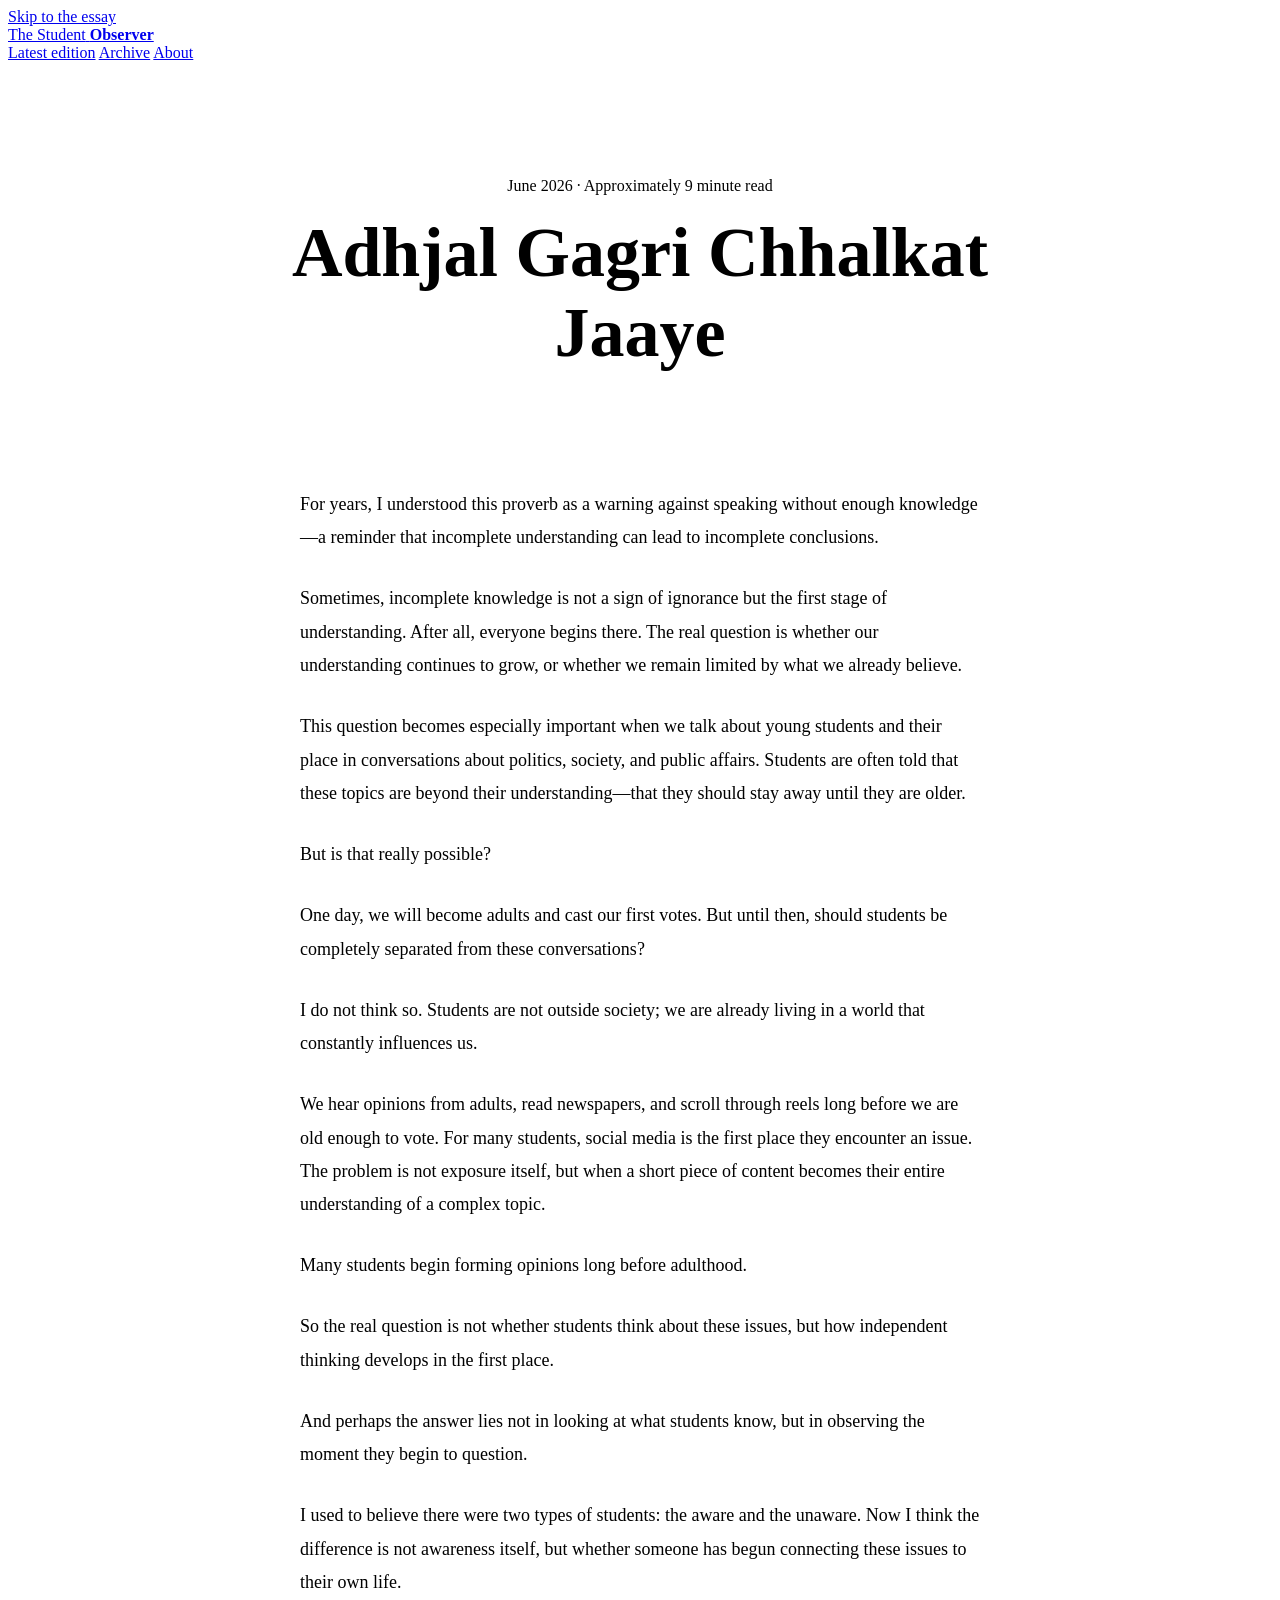
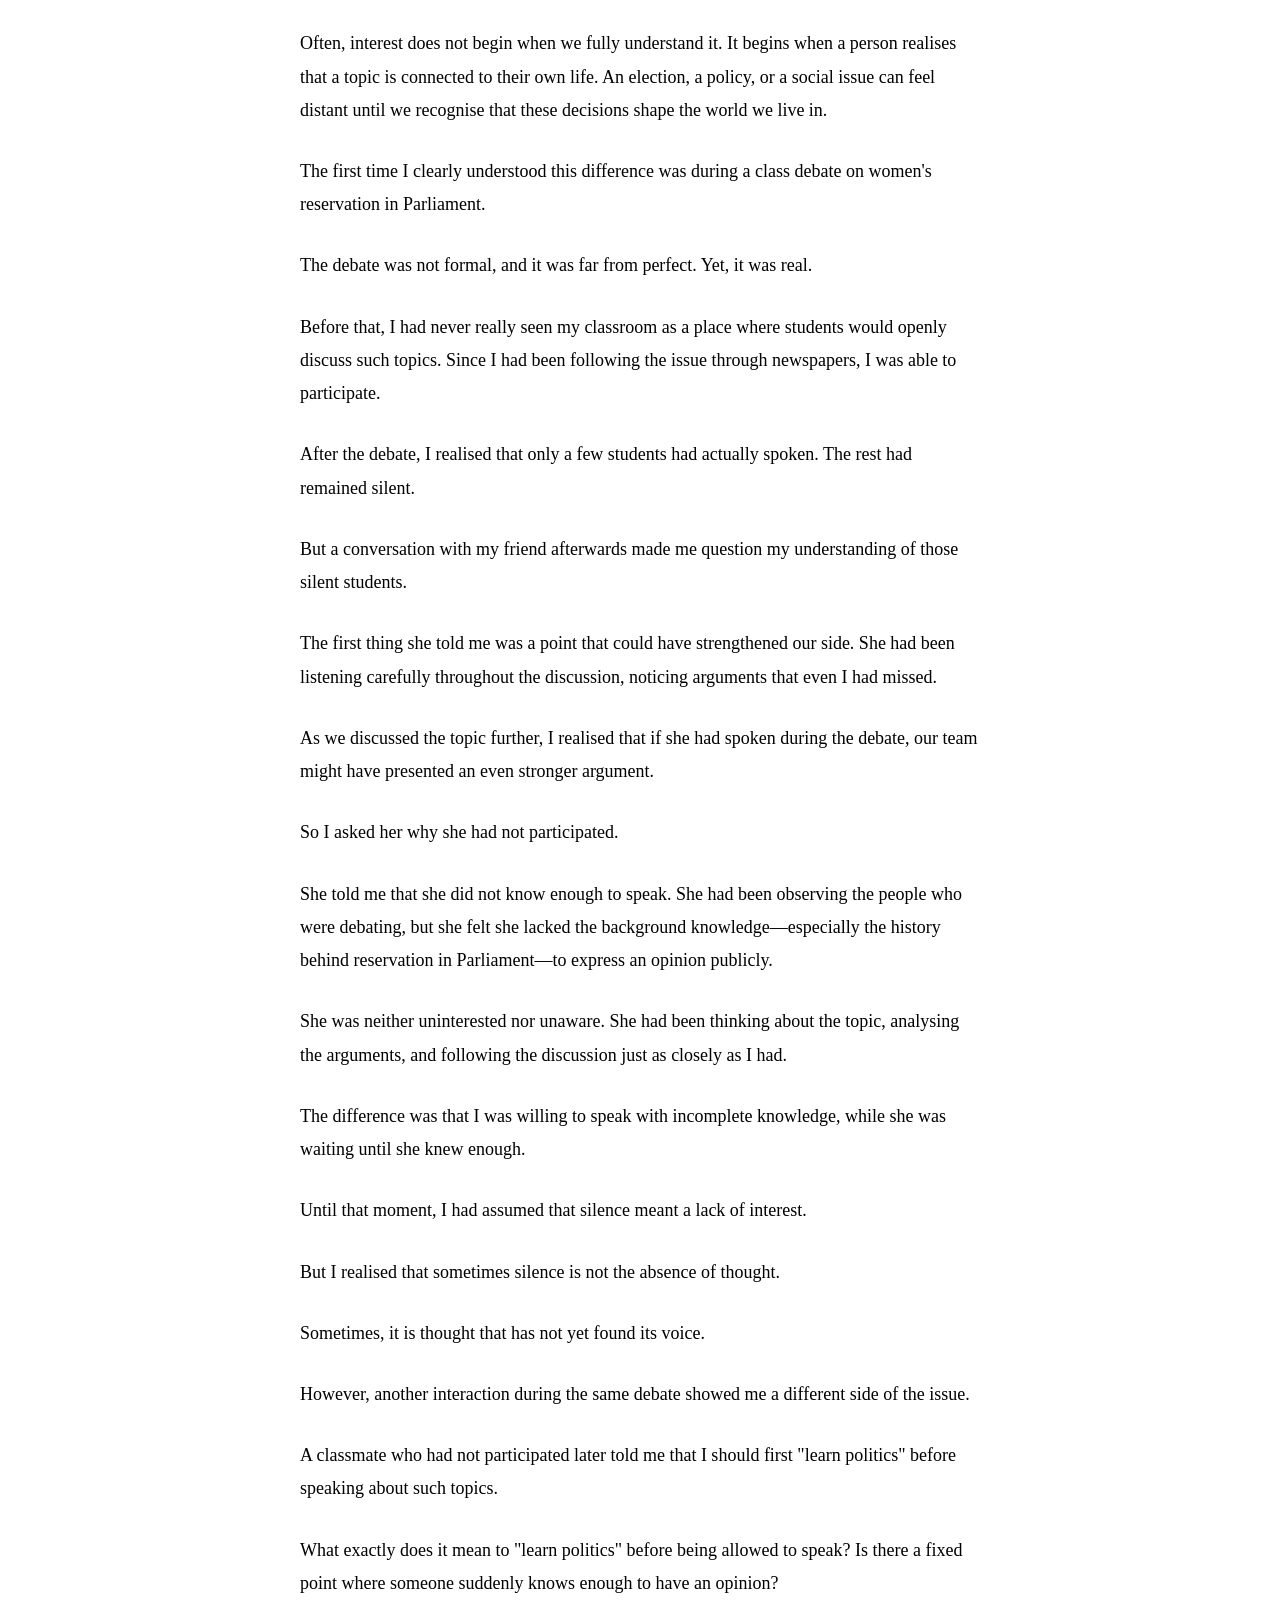
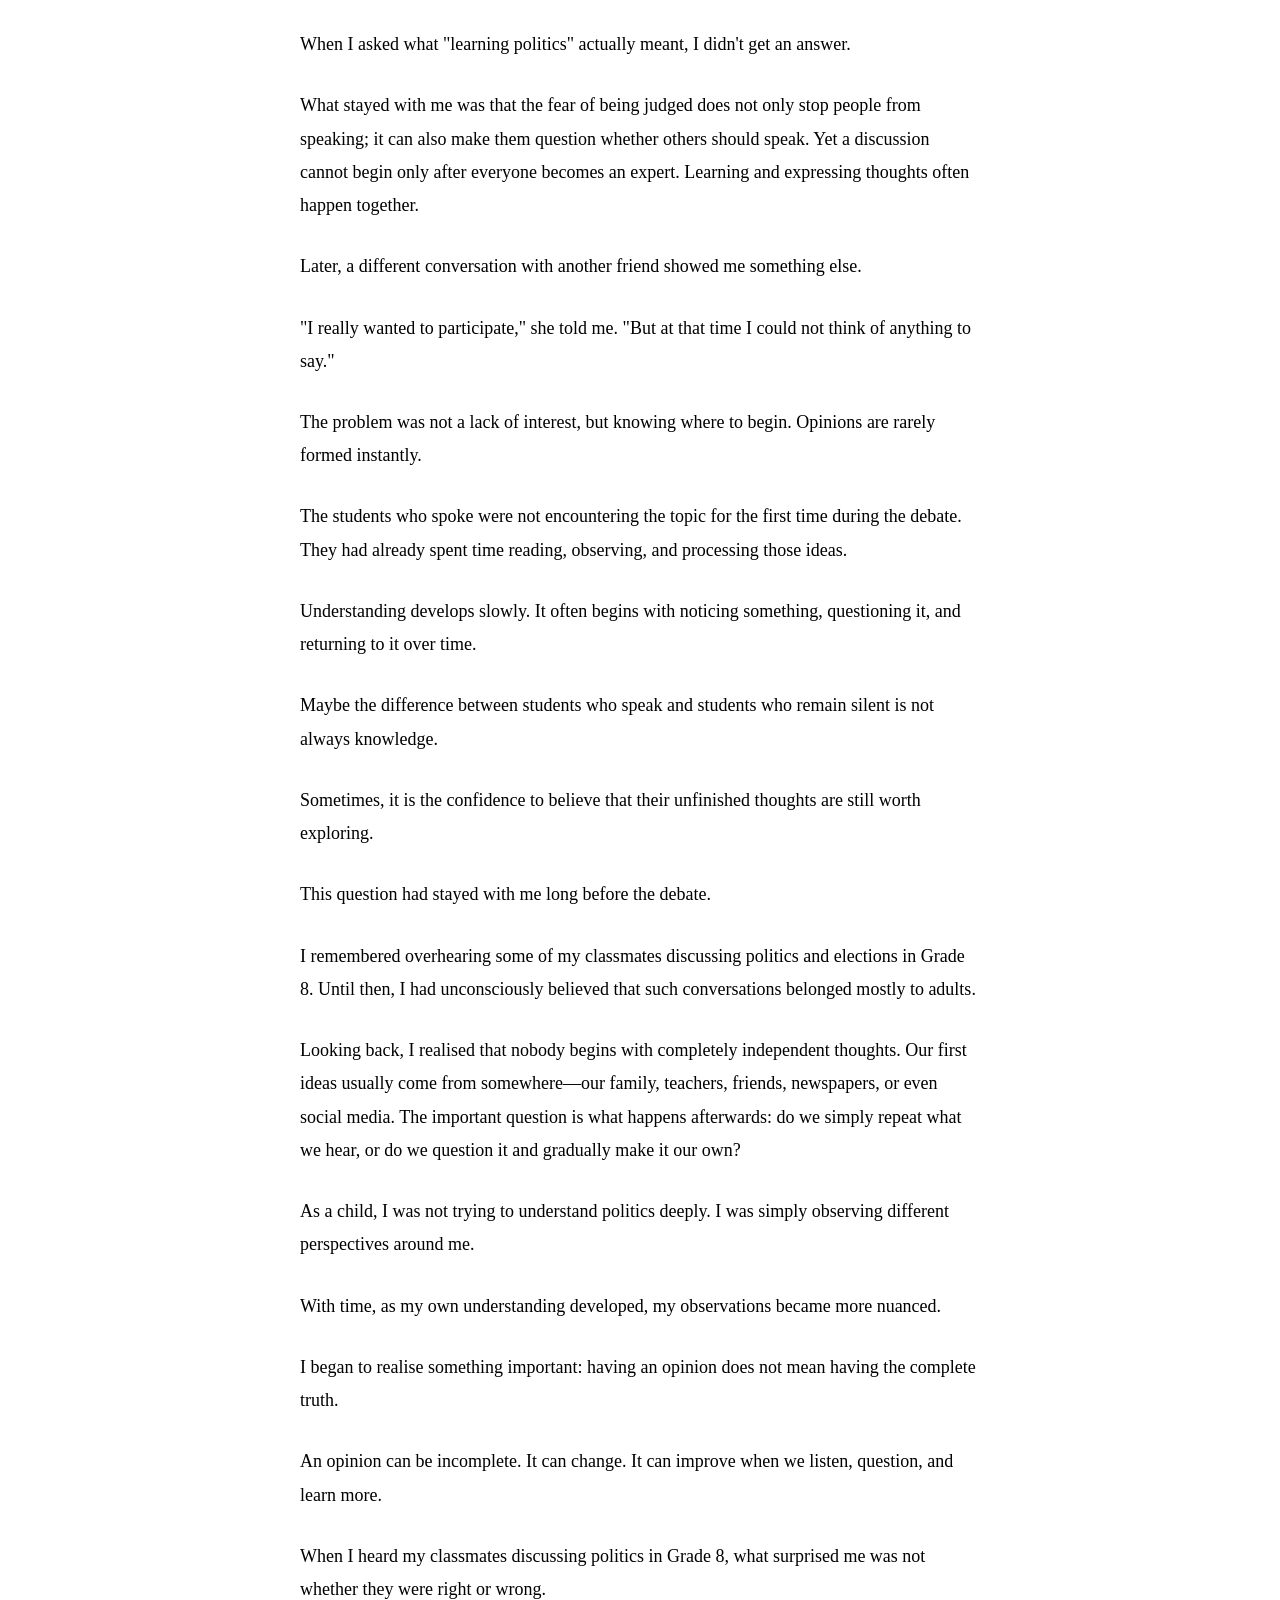
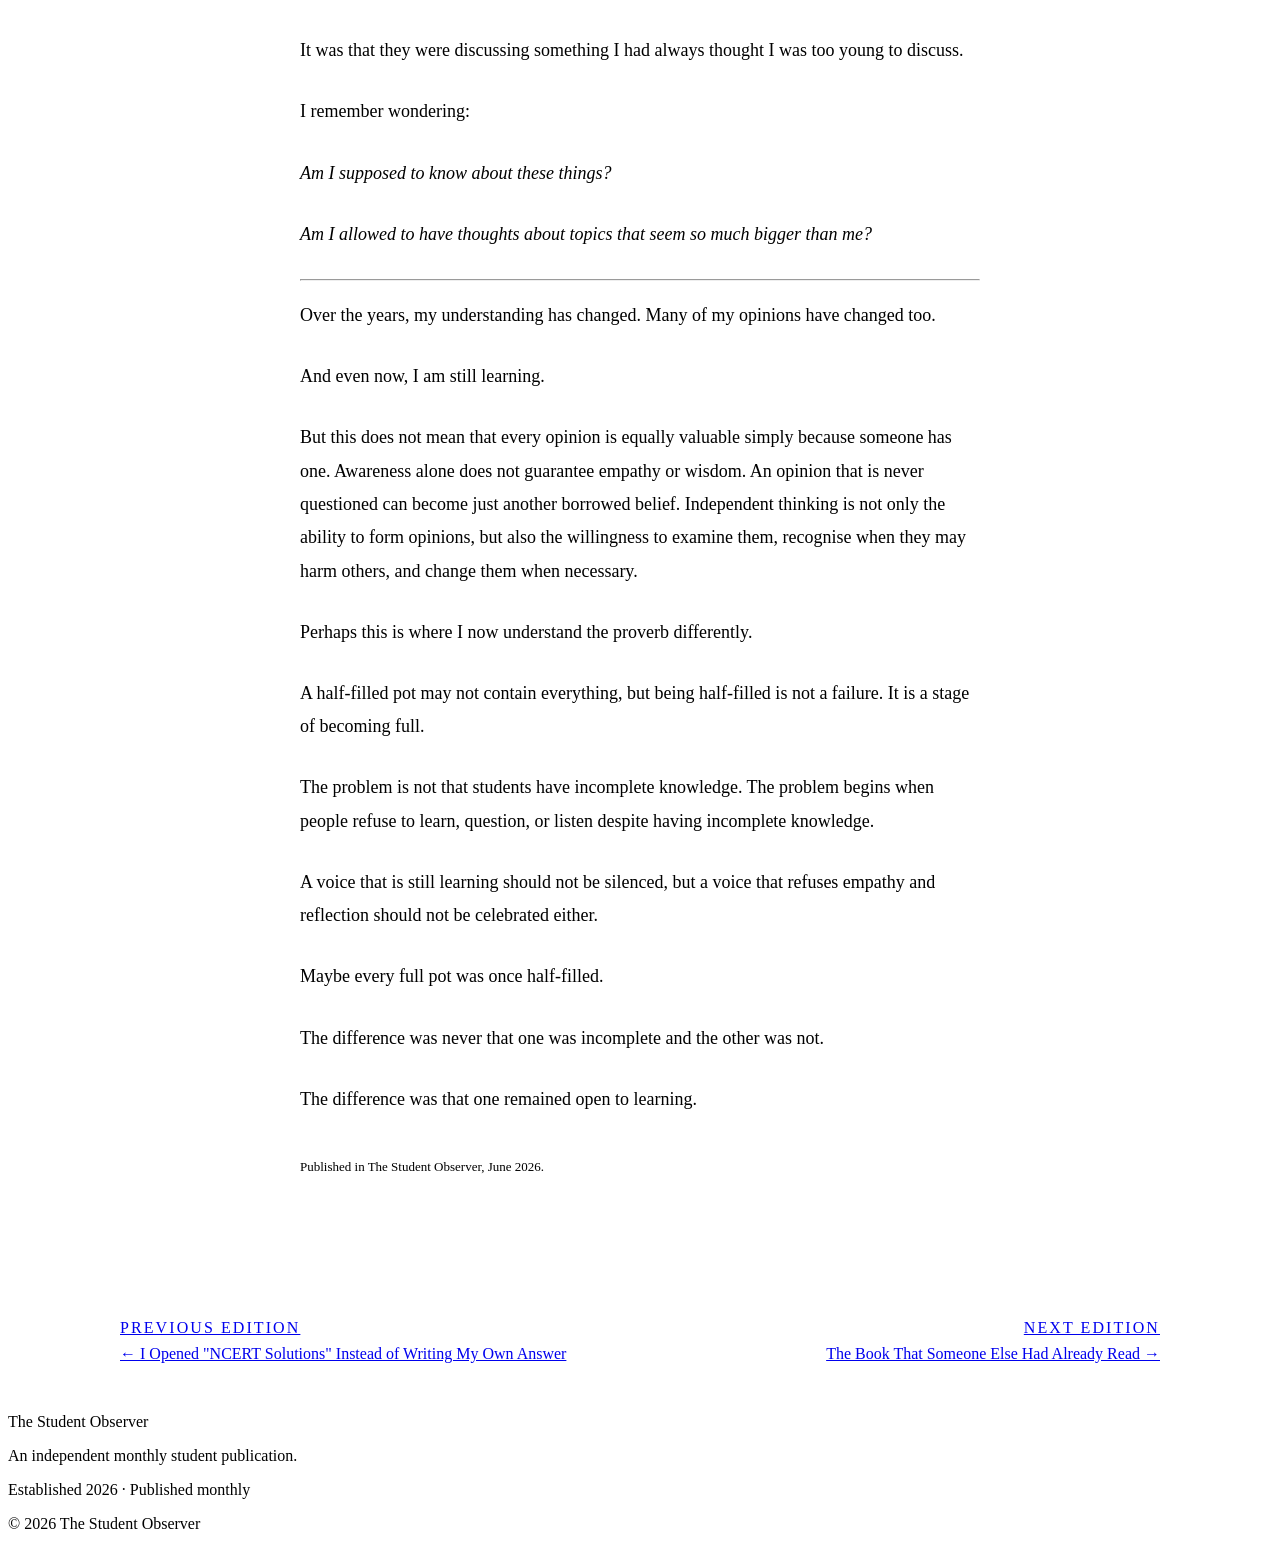
==== adhjal-gagri-chhalkat-jaaye.html @ fd0729de "Add files via upload" ====
<!doctype html>
<html lang="en">
<head>
    <meta charset="UTF-8" />
    <meta name="viewport" content="width=device-width, initial-scale=1.0" />
    <meta name="description" content="Adhjal Gagri Chhaalkat Jaaye — The Student Observer" />
    <title>Adhajal Gagri Chhalkat Jaaye| The Student Observer</title>
    <link rel="preconnect" href="https://fonts.googleapis.com" />
    <link rel="preconnect" href="https://fonts.gstatic.com" crossorigin />
    <link href="https://fonts.googleapis.com/css2?family=DM+Sans:wght@400;500&family=Fraunces:ital,opsz,wght@0,9..144,400;0,9..144,500;1,9..144,400&display=swap" rel="stylesheet" />
    <link rel="stylesheet" href="article.css" />
</head>

<body>
    <a class="skip-link" href="#essay">Skip to the essay</a>
    <header class="site-header"><a class="wordmark" href="../index.html" aria-label="The Student Observer home">
        <span>The Student</span>
        <strong>Observer</strong>
    </a>
    
    <nav aria-label="Primary navigation">
        <a href="../index.html#latest">Latest edition</a>
        <a href="../index.html#editions">Archive</a>
        <a href="../index.html#about">About</a>
    </nav>
</header>

<main>
    <header class="article-header">
        <p class="edition-meta">June 2026 
            <span aria-hidden="true">·</span> Approximately 9 minute read</p>
            <h1>Adhjal Gagri Chhalkat Jaaye</h1>
    </header>
    <article id="essay" class="article"><p>For years, I understood this proverb as a warning against speaking without enough knowledge—a reminder that incomplete understanding can lead to incomplete conclusions.</p><p>Sometimes, incomplete knowledge is not a sign of ignorance but the first stage of understanding. After all, everyone begins there. The real question is whether our understanding continues to grow, or whether we remain limited by what we already believe.</p><p>This question becomes especially important when we talk about young students and their place in conversations about politics, society, and public affairs. Students are often told that these topics are beyond their understanding—that they should stay away until they are older.</p><p>But is that really possible?</p><p>One day, we will become adults and cast our first votes. But until then, should students be completely separated from these conversations?</p><p>I do not think so. Students are not outside society; we are already living in a world that constantly influences us.</p><p>We hear opinions from adults, read newspapers, and scroll through reels long before we are old enough to vote. For many students, social media is the first place they encounter an issue. The problem is not exposure itself, but when a short piece of content becomes their entire understanding of a complex topic.</p><p>Many students begin forming opinions long before adulthood.</p><p>So the real question is not whether students think about these issues, but how independent thinking develops in the first place.</p><p>And perhaps the answer lies not in looking at what students know, but in observing the moment they begin to question.</p><p>I used to believe there were two types of students: the aware and the unaware. Now I think the difference is not awareness itself, but whether someone has begun connecting these issues to their own life.</p><p>Often, interest does not begin when we fully understand it. It begins when a person realises that a topic is connected to their own life. An election, a policy, or a social issue can feel distant until we recognise that these decisions shape the world we live in.</p><p>The first time I clearly understood this difference was during a class debate on women's reservation in Parliament.</p><p>The debate was not formal, and it was far from perfect. Yet, it was real.</p><p>Before that, I had never really seen my classroom as a place where students would openly discuss such topics. Since I had been following the issue through newspapers, I was able to participate.</p><p>After the debate, I realised that only a few students had actually spoken. The rest had remained silent.</p><p>But a conversation with my friend afterwards made me question my understanding of those silent students.</p><p>The first thing she told me was a point that could have strengthened our side. She had been listening carefully throughout the discussion, noticing arguments that even I had missed.</p><p>As we discussed the topic further, I realised that if she had spoken during the debate, our team might have presented an even stronger argument.</p><p>So I asked her why she had not participated.</p><p>She told me that she did not know enough to speak. She had been observing the people who were debating, but she felt she lacked the background knowledge—especially the history behind reservation in Parliament—to express an opinion publicly.</p><p>She was neither uninterested nor unaware. She had been thinking about the topic, analysing the arguments, and following the discussion just as closely as I had.</p><p>The difference was that I was willing to speak with incomplete knowledge, while she was waiting until she knew enough.</p><p>Until that moment, I had assumed that silence meant a lack of interest.</p><p>But I realised that sometimes silence is not the absence of thought.</p><p>Sometimes, it is thought that has not yet found its voice.</p><p>However, another interaction during the same debate showed me a different side of the issue.</p><p>A classmate who had not participated later told me that I should first "learn politics" before speaking about such topics.</p><p>What exactly does it mean to "learn politics" before being allowed to speak? Is there a fixed point where someone suddenly knows enough to have an opinion?</p><p>When I asked what "learning politics" actually meant, I didn't get an answer.</p><p>What stayed with me was that the fear of being judged does not only stop people from speaking; it can also make them question whether others should speak. Yet a discussion cannot begin only after everyone becomes an expert. Learning and expressing thoughts often happen together.</p><p>Later, a different conversation with another friend showed me something else.</p><p>"I really wanted to participate," she told me. "But at that time I could not think of anything to say."</p><p>The problem was not a lack of interest, but knowing where to begin. Opinions are rarely formed instantly.</p><p>The students who spoke were not encountering the topic for the first time during the debate. They had already spent time reading, observing, and processing those ideas.</p><p>Understanding develops slowly. It often begins with noticing something, questioning it, and returning to it over time.</p><p>Maybe the difference between students who speak and students who remain silent is not always knowledge.</p><p>Sometimes, it is the confidence to believe that their unfinished thoughts are still worth exploring.</p><p>This question had stayed with me long before the debate.</p><p>I remembered overhearing some of my classmates discussing politics and elections in Grade 8. Until then, I had unconsciously believed that such conversations belonged mostly to adults.</p><p>Looking back, I realised that nobody begins with completely independent thoughts. Our first ideas usually come from somewhere—our family, teachers, friends, newspapers, or even social media. The important question is what happens afterwards: do we simply repeat what we hear, or do we question it and gradually make it our own?</p><p>As a child, I was not trying to understand politics deeply. I was simply observing different perspectives around me.</p><p>With time, as my own understanding developed, my observations became more nuanced.</p><p>I began to realise something important: having an opinion does not mean having the complete truth.</p><p>An opinion can be incomplete. It can change. It can improve when we listen, question, and learn more.</p><p>When I heard my classmates discussing politics in Grade 8, what surprised me was not whether they were right or wrong.</p><p>It was that they were discussing something I had always thought I was too young to discuss.</p><p>I remember wondering:</p><p><em>Am I supposed to know about these things?</em></p><p><em>Am I allowed to have thoughts about topics that seem so much bigger than me?</em></p><hr /><p>Over the years, my understanding has changed. Many of my opinions have changed too.</p><p>And even now, I am still learning.</p><p>But this does not mean that every opinion is equally valuable simply because someone has one. Awareness alone does not guarantee empathy or wisdom. An opinion that is never questioned can become just another borrowed belief. Independent thinking is not only the ability to form opinions, but also the willingness to examine them, recognise when they may harm others, and change them when necessary.</p><p>Perhaps this is where I now understand the proverb differently.</p><p>A half-filled pot may not contain everything, but being half-filled is not a failure. It is a stage of becoming full.</p><p>The problem is not that students have incomplete knowledge. The problem begins when people refuse to learn, question, or listen despite having incomplete knowledge.</p><p>A voice that is still learning should not be silenced, but a voice that refuses empathy and reflection should not be celebrated either.</p><p>Maybe every full pot was once half-filled.</p><p>The difference was never that one was incomplete and the other was not.</p><p>The difference was that one remained open to learning.</p><p></p>
        
    <footer>Published in The Student Observer, June 2026.</footer>
</article>
</main> 

    <nav class="edition-navigation" aria-label="Edition navigation">

    <a href="i-opened-ncert-solutions-instead-of-writing-my-own-answer.html">
        <span>Previous edition</span>
        ← I Opened "NCERT Solutions" Instead of Writing My Own Answer
    </a>

    <a href="the-book-that-someone-else-had-read.html">
        <span>Next edition</span>
        The Book That Someone Else Had Already Read →
    </a>

</nav>

    <footer>
        <div class="footer-mark">The Student Observer</div>
        <p>An independent monthly student publication.</p>
        <p>Established 2026 
        <span aria-hidden="true">·</span> 
        Published monthly</p>
        <p>© 2026 The Student Observer</p>
    </footer>
</body>
</html>
---- article.css ----
@import url('../styles.css');
.article-header { max-width:780px; margin:0 auto; padding:11vh 24px 9vh; text-align:center; }.article-header .edition-meta { margin-bottom:18px; }.article-header h1 { font-size:clamp(40px,6vw,70px); margin:0 0 16px; }.article-byline { margin:0; color:var(--muted); font-size:14px; }.article-dek { max-width:580px; margin:0 auto; font:400 clamp(19px,2.4vw,24px)/1.5 var(--serif); color:#3d4a58; }
.article { max-width:680px; padding:0 24px 110px; margin:auto; font-size:18px; line-height:1.85; }.article p { margin-bottom:1.55em; }.article h2 { font-size:34px; margin:2.25em 0 .65em; }.article blockquote { margin:2.5em -5vw; padding:0 5vw; border-left:2px solid var(--gold); font:400 clamp(25px,3vw,34px)/1.35 var(--serif); letter-spacing:-.035em; }.article footer { display:block; border:0; margin:3em 0 0; padding:0; color:var(--muted); font-size:13px; }.edition-navigation { border-top:1px solid var(--line); max-width:1040px; margin:auto; padding:30px 24px 50px; display:flex; justify-content:space-between; gap:28px; }.edition-navigation a { max-width:45%; font:400 20px/1.25 var(--serif); }.edition-navigation a:last-child { text-align:right; }.edition-navigation span { display:block; color:var(--gold); font:500 10px var(--sans); text-transform:uppercase; letter-spacing:.13em; margin-bottom:8px; }.edition-navigation a:hover { color:var(--gold); }
@media (max-width:620px) { .article-header { padding-top:9vh; padding-bottom:7vh; }.article { font-size:17px; padding-bottom:75px; }.article blockquote { margin:2.2em 0; padding-left:22px; }.edition-navigation { padding-bottom:36px; }.edition-navigation a { font-size:16px; } }
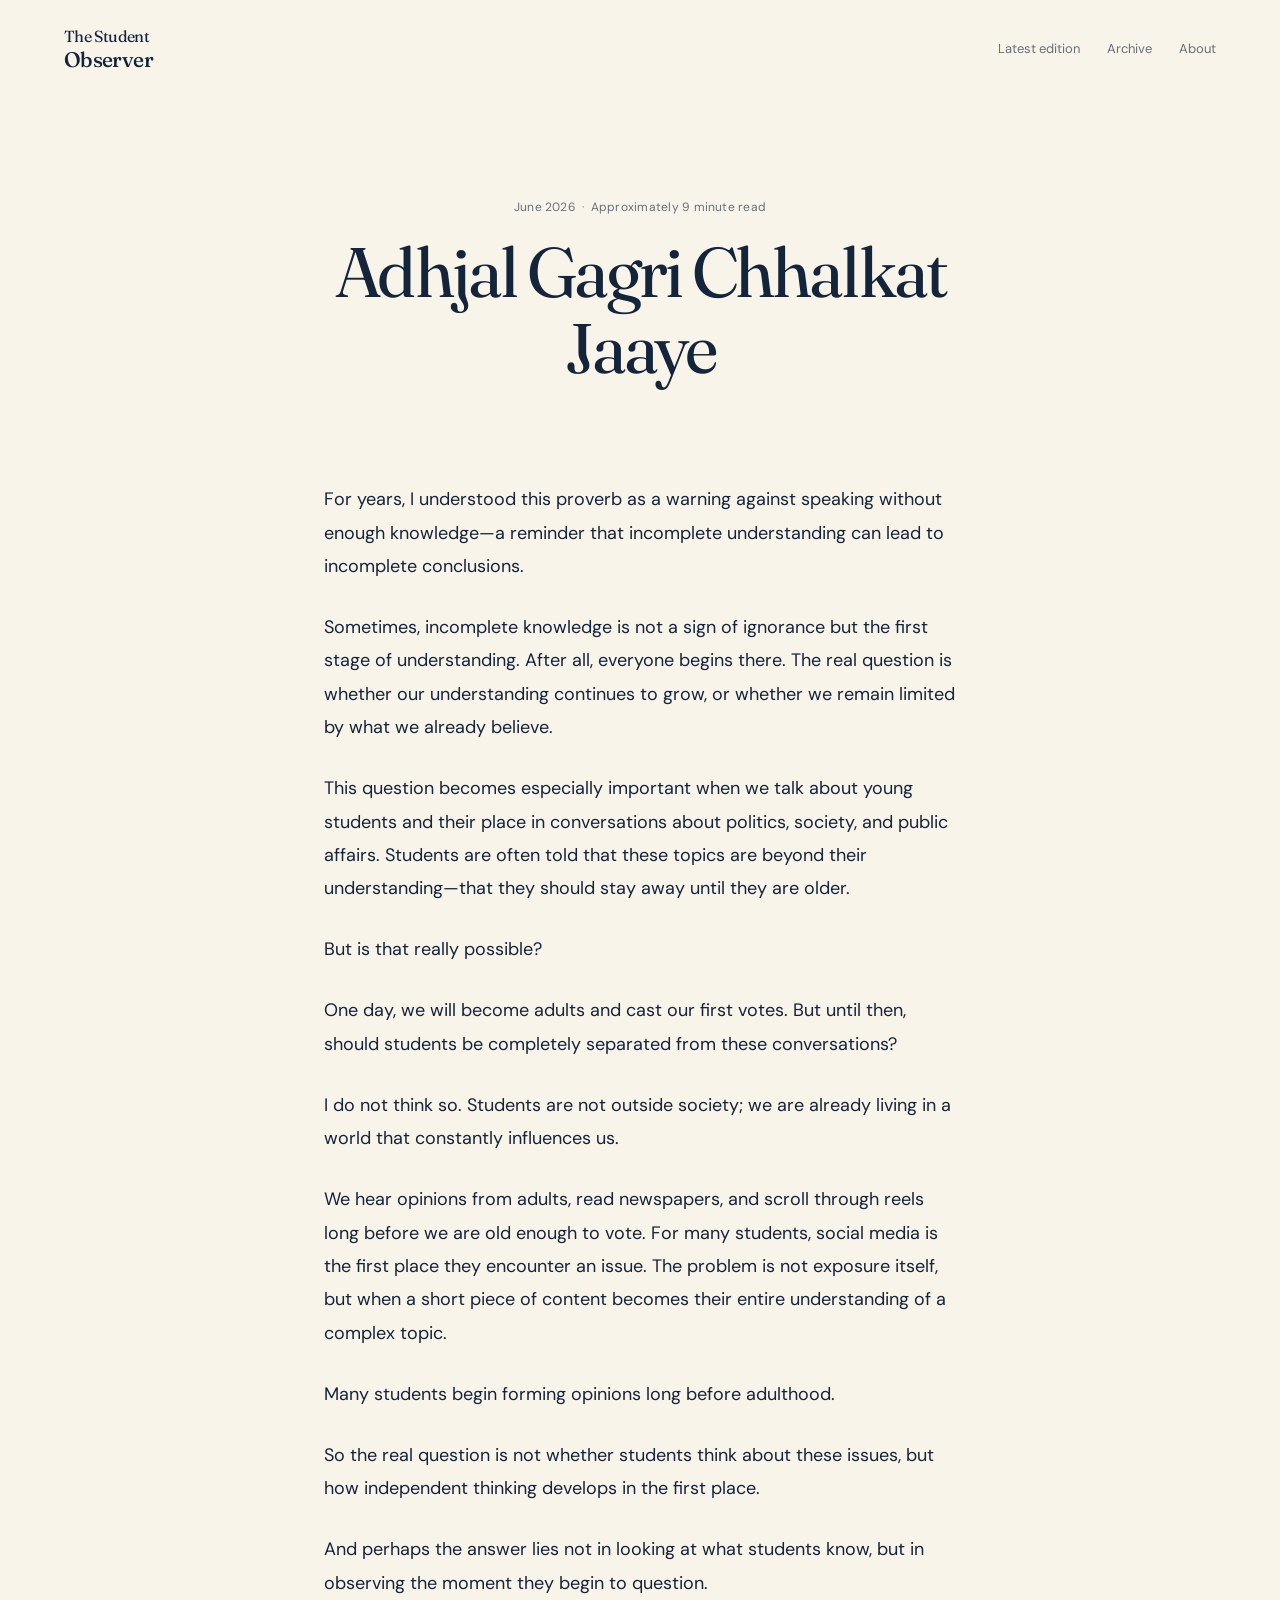
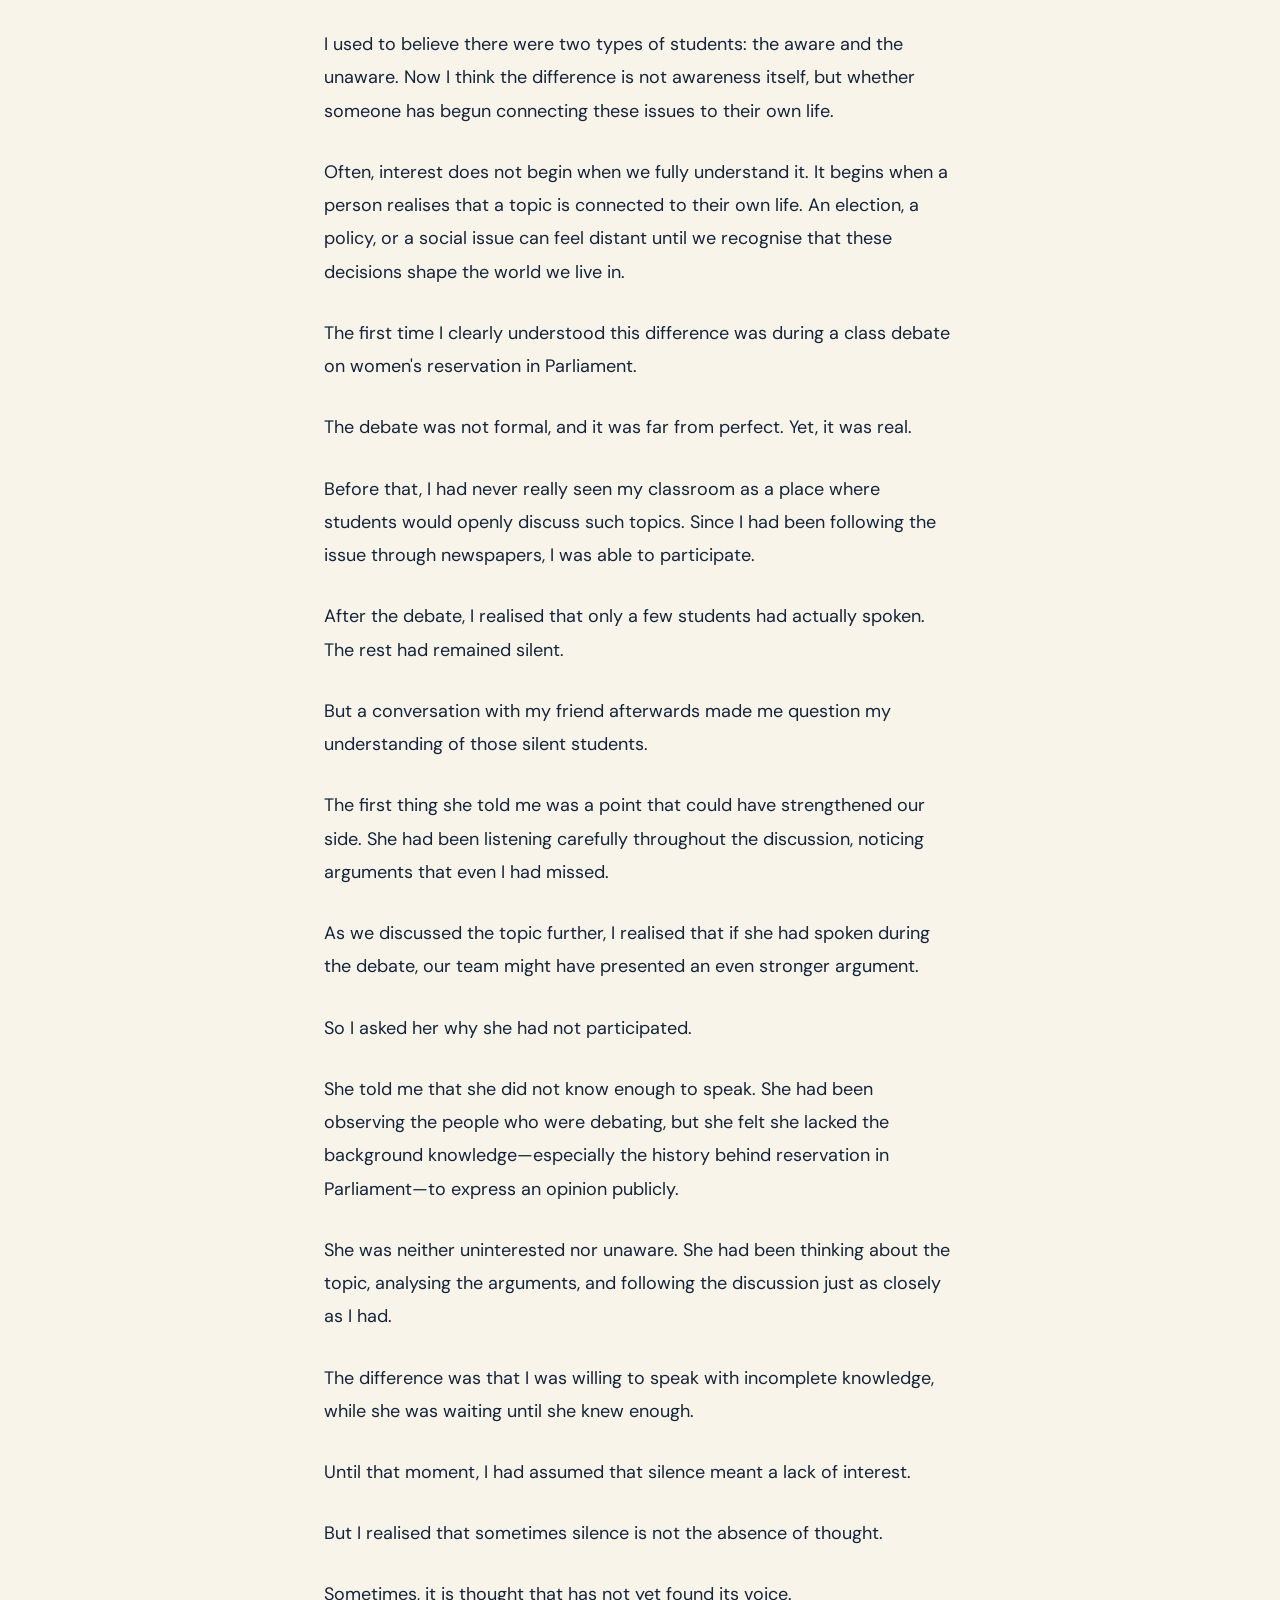
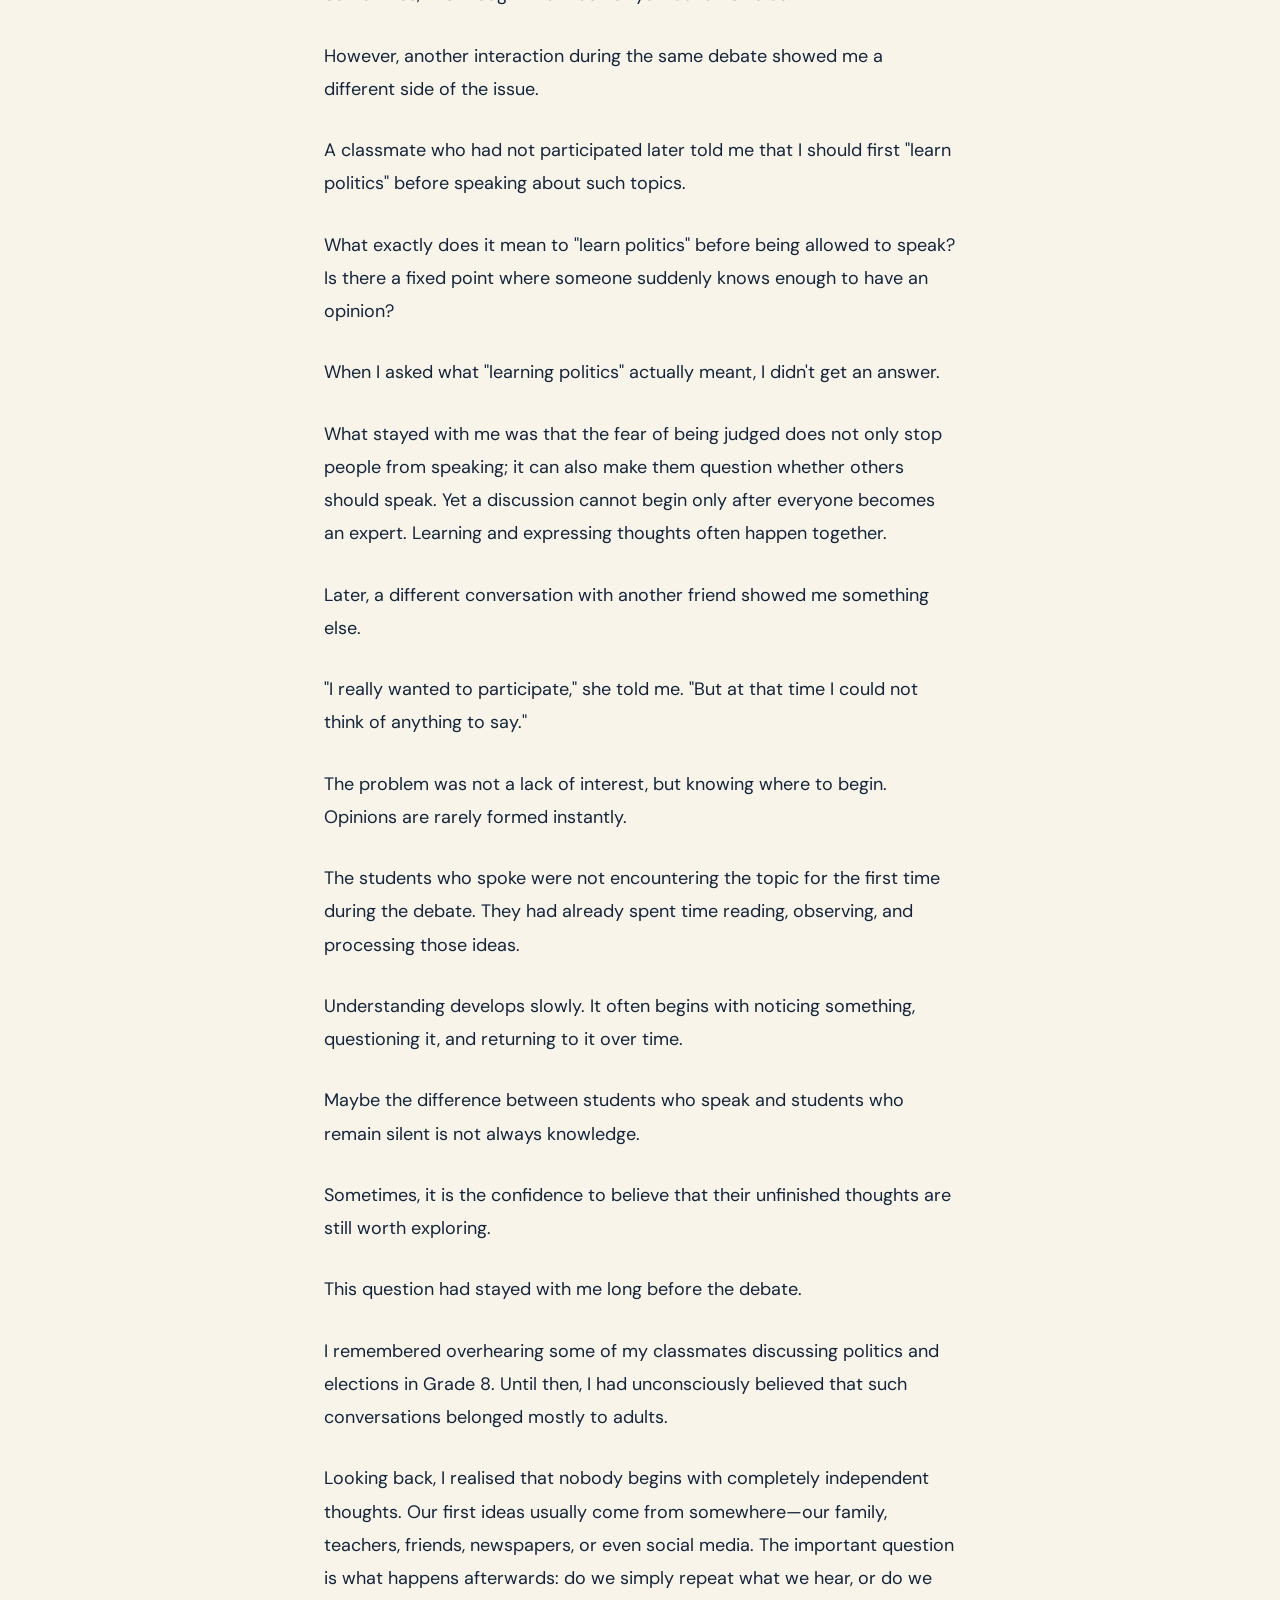
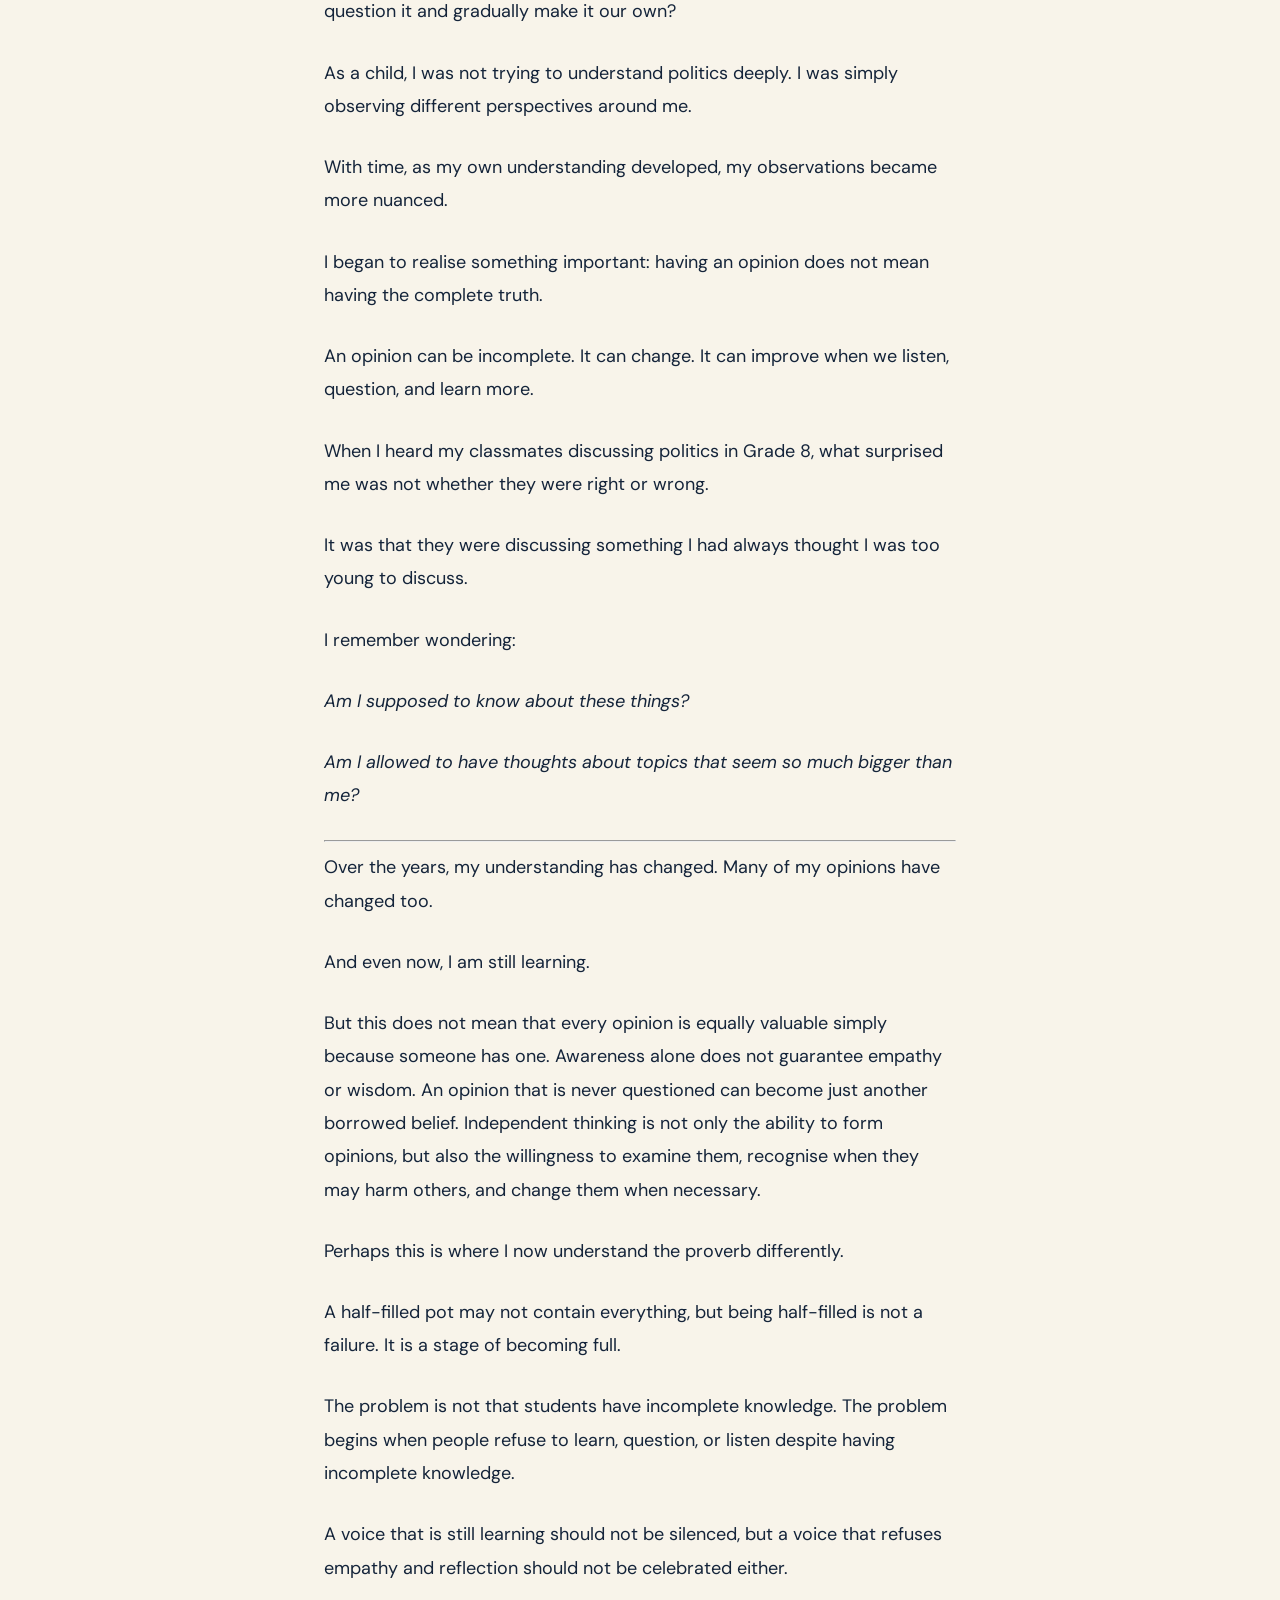
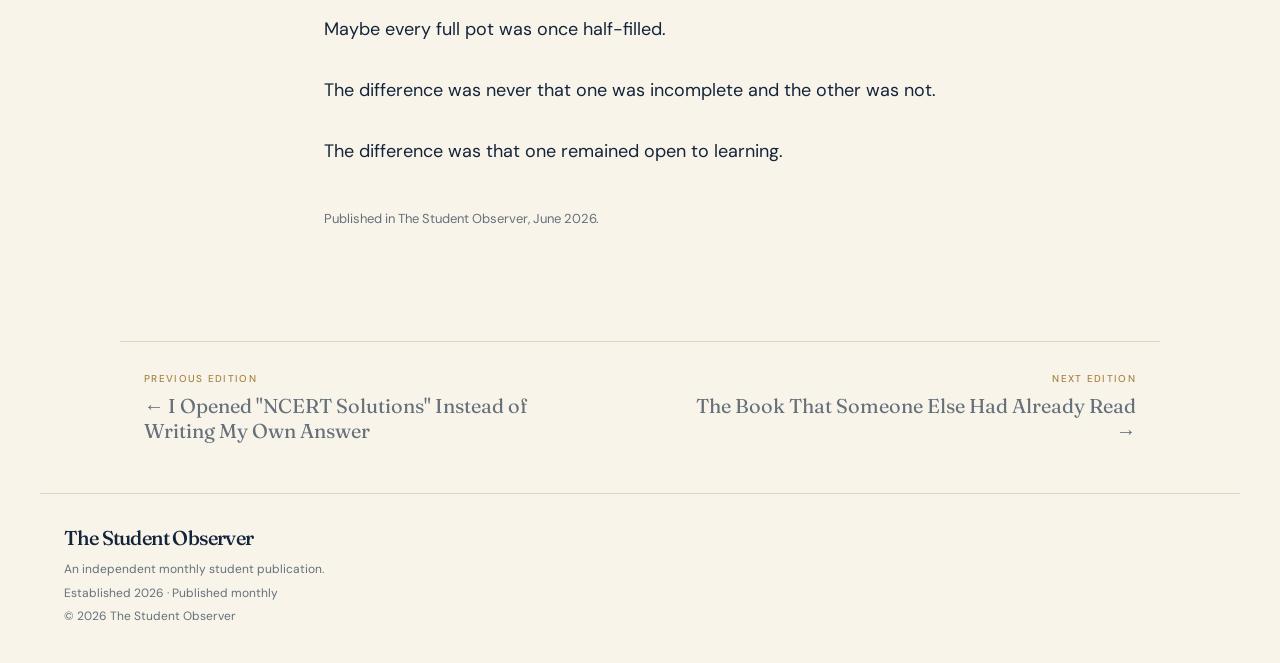
==== commit 8df0a18e: "Update adhjal-gagri-chhalkat-jaaye.html" ====
--- a/adhjal-gagri-chhalkat-jaaye.html
+++ b/adhjal-gagri-chhalkat-jaaye.html
@@ -20,7 +20,7 @@
     
     <nav aria-label="Primary navigation">
         <a href="../index.html#latest">Latest edition</a>
-        <a href="../index.html#editions">Archive</a>
+        <a href="index.html#editions">Archive</a>
         <a href="../index.html#about">About</a>
     </nav>
 </header>
--- a/article.css
+++ b/article.css
@@ -1,4 +1,4 @@
-@import url('../styles.css');
+@import url('styles.css');
 .article-header { max-width:780px; margin:0 auto; padding:11vh 24px 9vh; text-align:center; }.article-header .edition-meta { margin-bottom:18px; }.article-header h1 { font-size:clamp(40px,6vw,70px); margin:0 0 16px; }.article-byline { margin:0; color:var(--muted); font-size:14px; }.article-dek { max-width:580px; margin:0 auto; font:400 clamp(19px,2.4vw,24px)/1.5 var(--serif); color:#3d4a58; }
 .article { max-width:680px; padding:0 24px 110px; margin:auto; font-size:18px; line-height:1.85; }.article p { margin-bottom:1.55em; }.article h2 { font-size:34px; margin:2.25em 0 .65em; }.article blockquote { margin:2.5em -5vw; padding:0 5vw; border-left:2px solid var(--gold); font:400 clamp(25px,3vw,34px)/1.35 var(--serif); letter-spacing:-.035em; }.article footer { display:block; border:0; margin:3em 0 0; padding:0; color:var(--muted); font-size:13px; }.edition-navigation { border-top:1px solid var(--line); max-width:1040px; margin:auto; padding:30px 24px 50px; display:flex; justify-content:space-between; gap:28px; }.edition-navigation a { max-width:45%; font:400 20px/1.25 var(--serif); }.edition-navigation a:last-child { text-align:right; }.edition-navigation span { display:block; color:var(--gold); font:500 10px var(--sans); text-transform:uppercase; letter-spacing:.13em; margin-bottom:8px; }.edition-navigation a:hover { color:var(--gold); }
 @media (max-width:620px) { .article-header { padding-top:9vh; padding-bottom:7vh; }.article { font-size:17px; padding-bottom:75px; }.article blockquote { margin:2.2em 0; padding-left:22px; }.edition-navigation { padding-bottom:36px; }.edition-navigation a { font-size:16px; } }
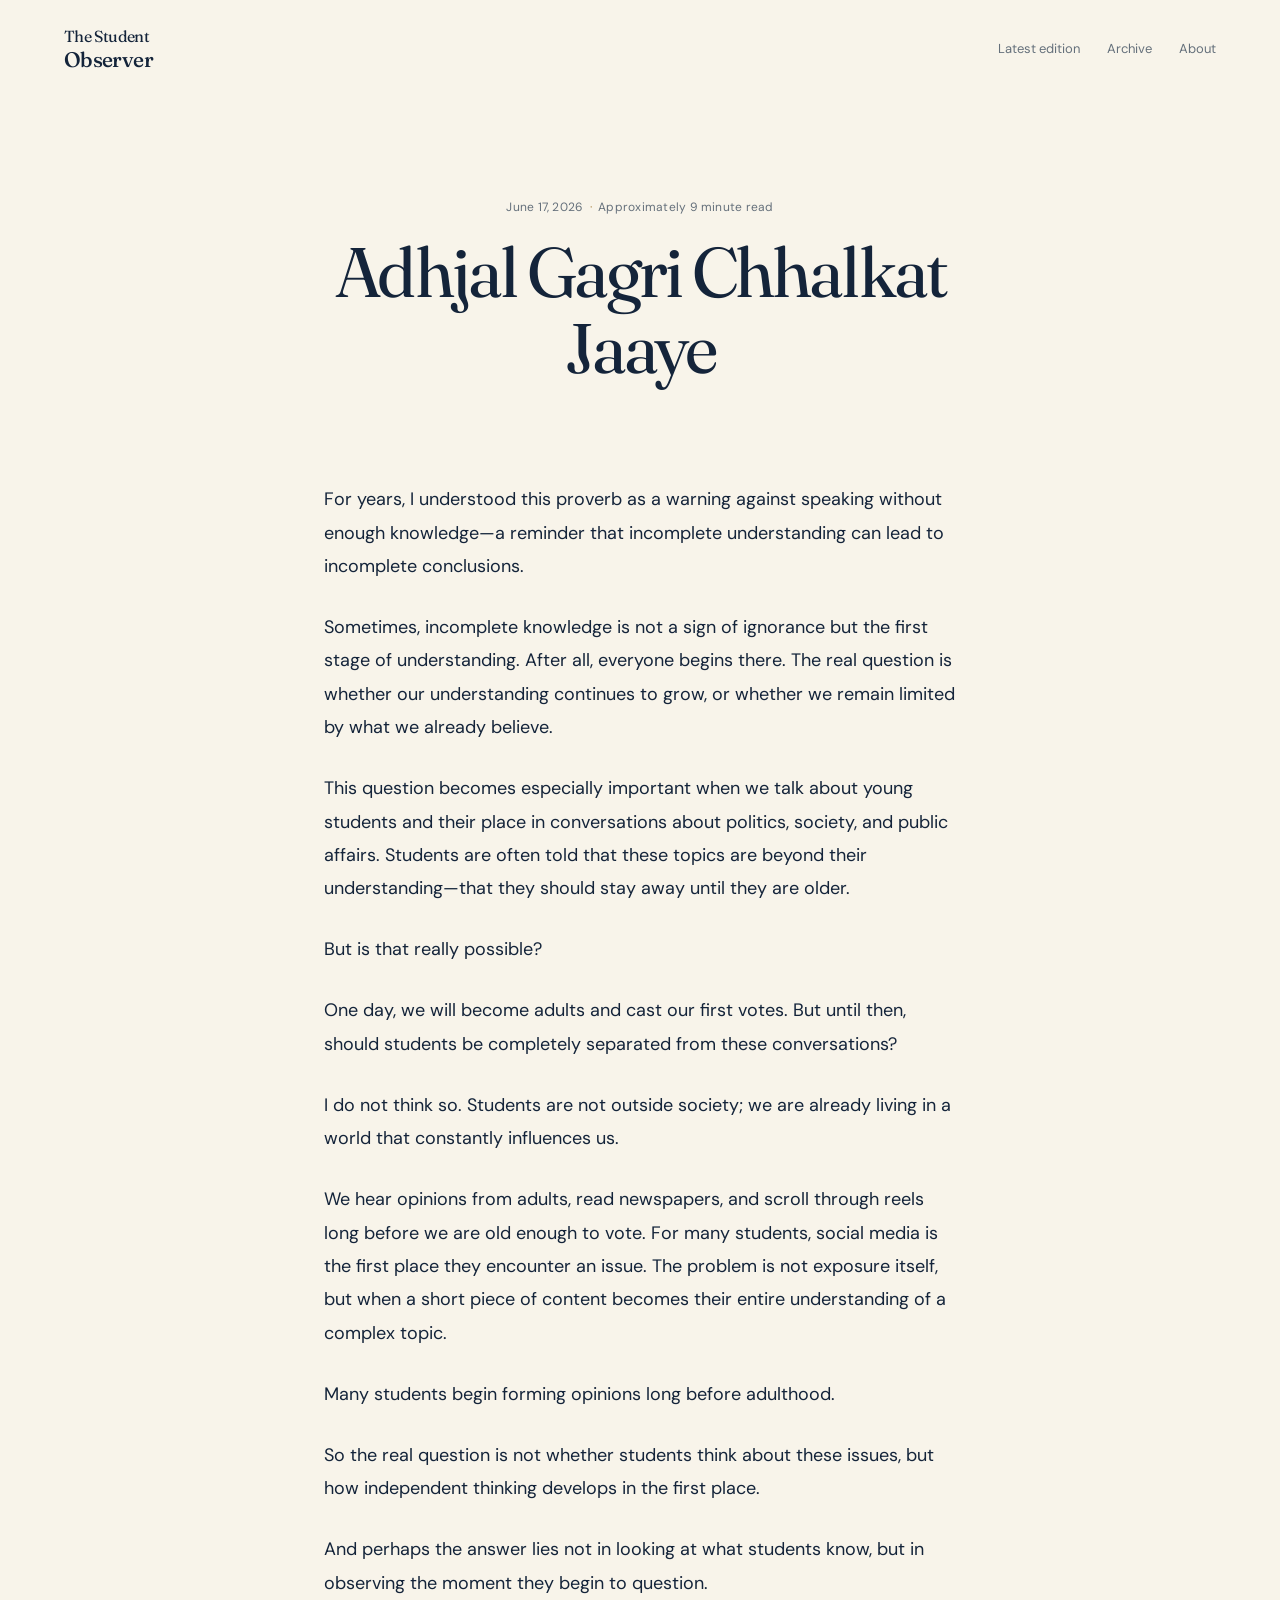
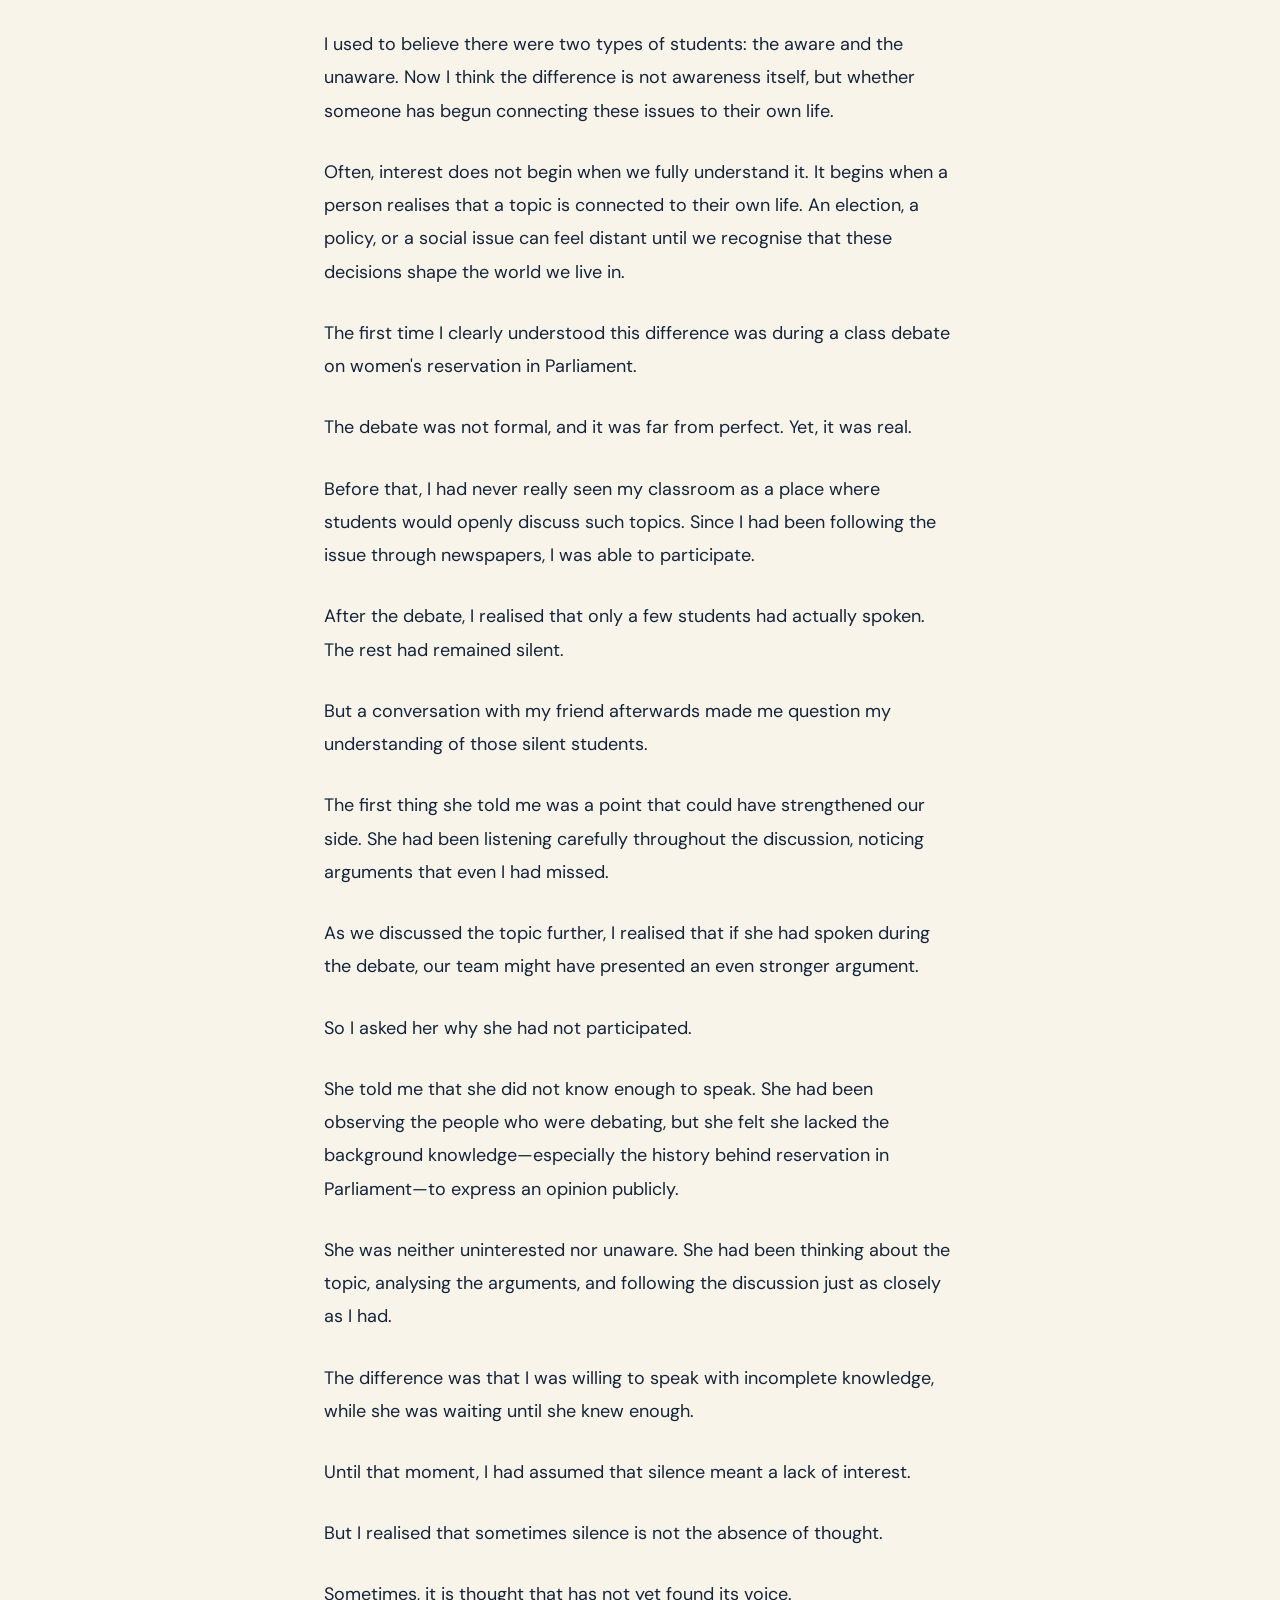
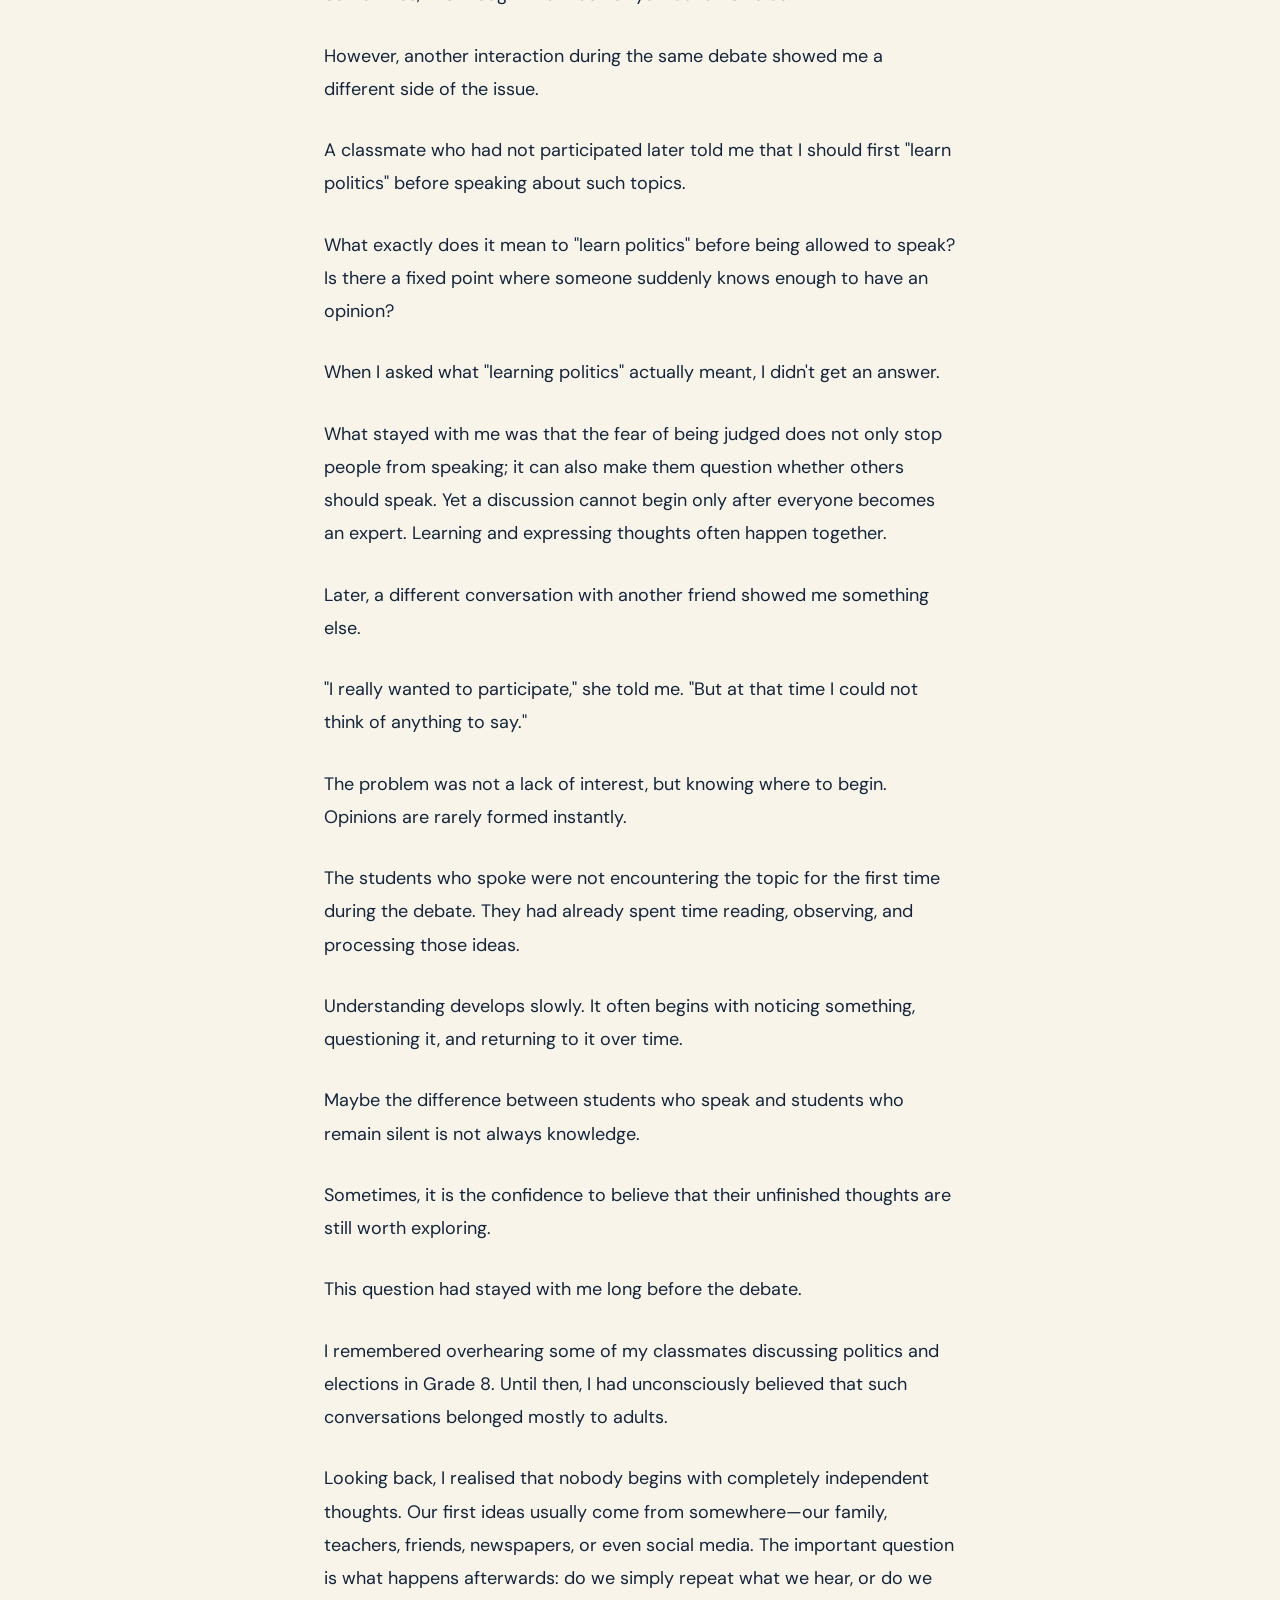
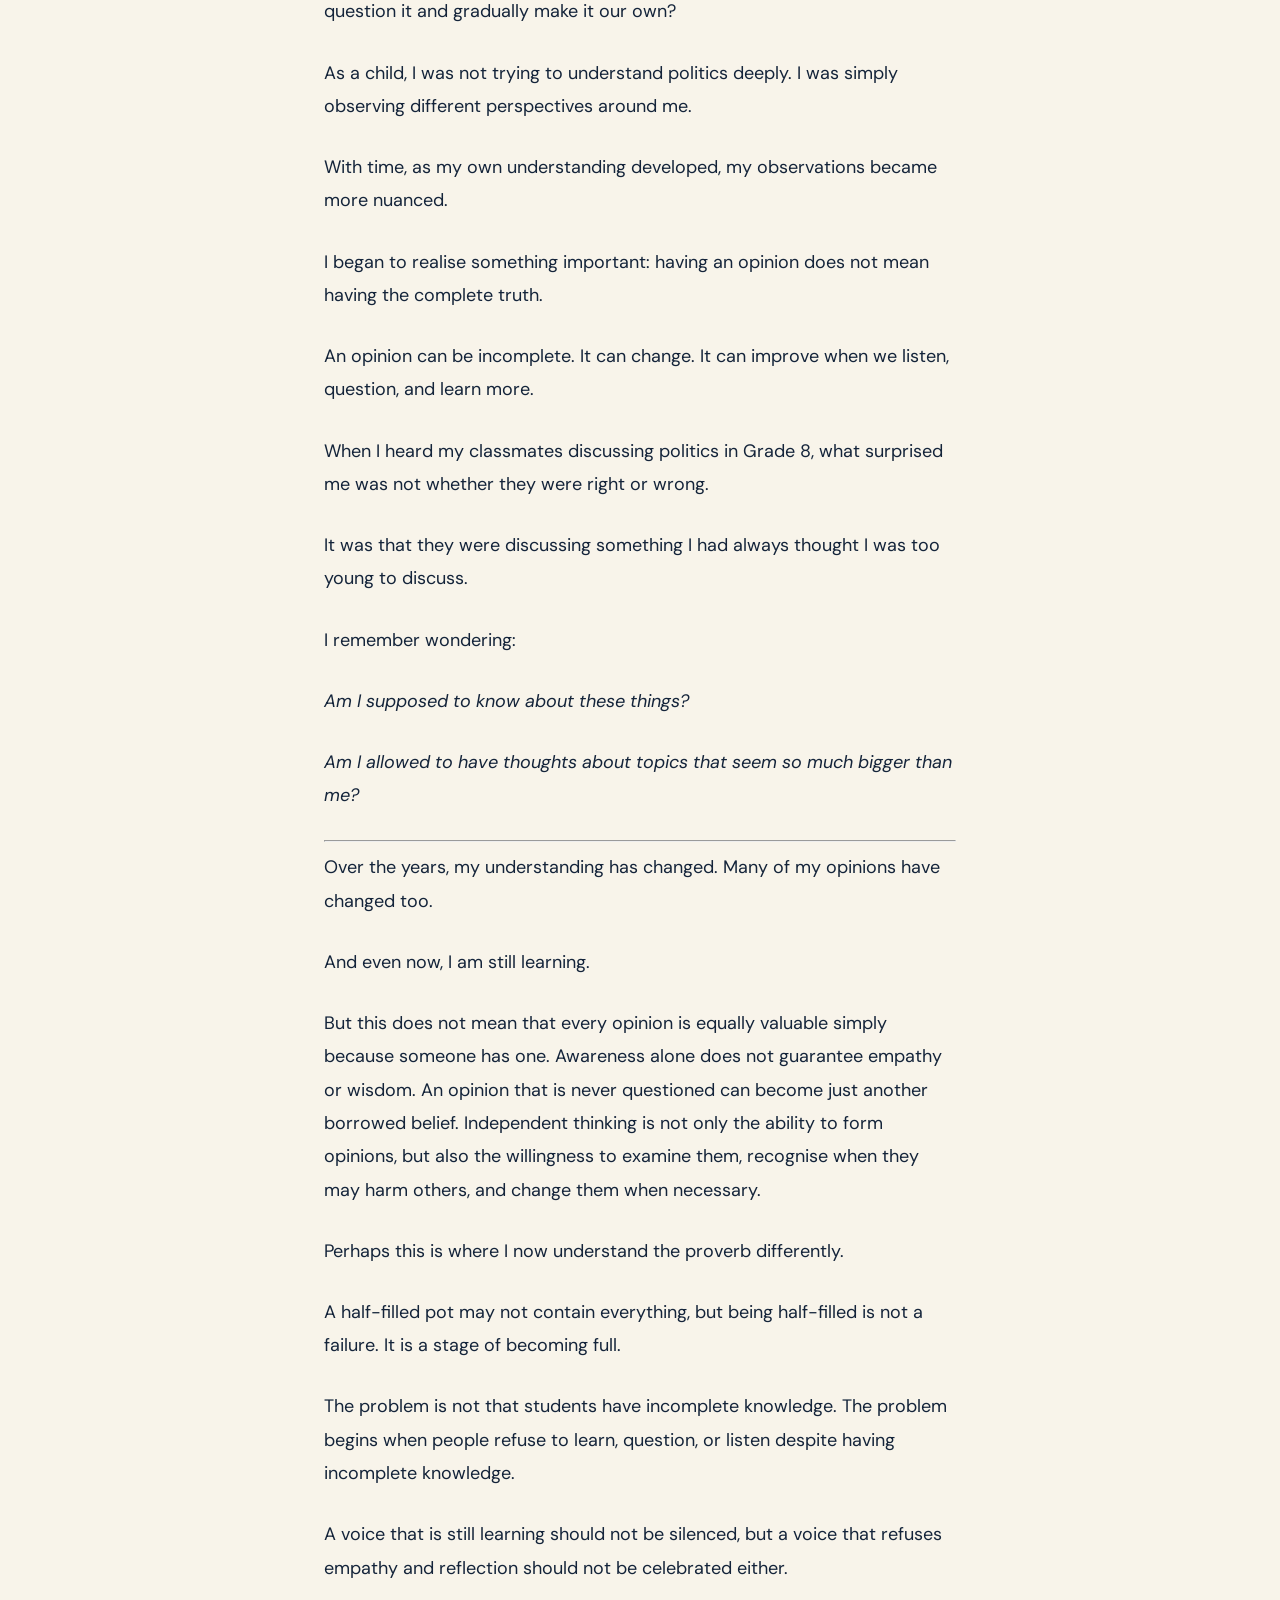
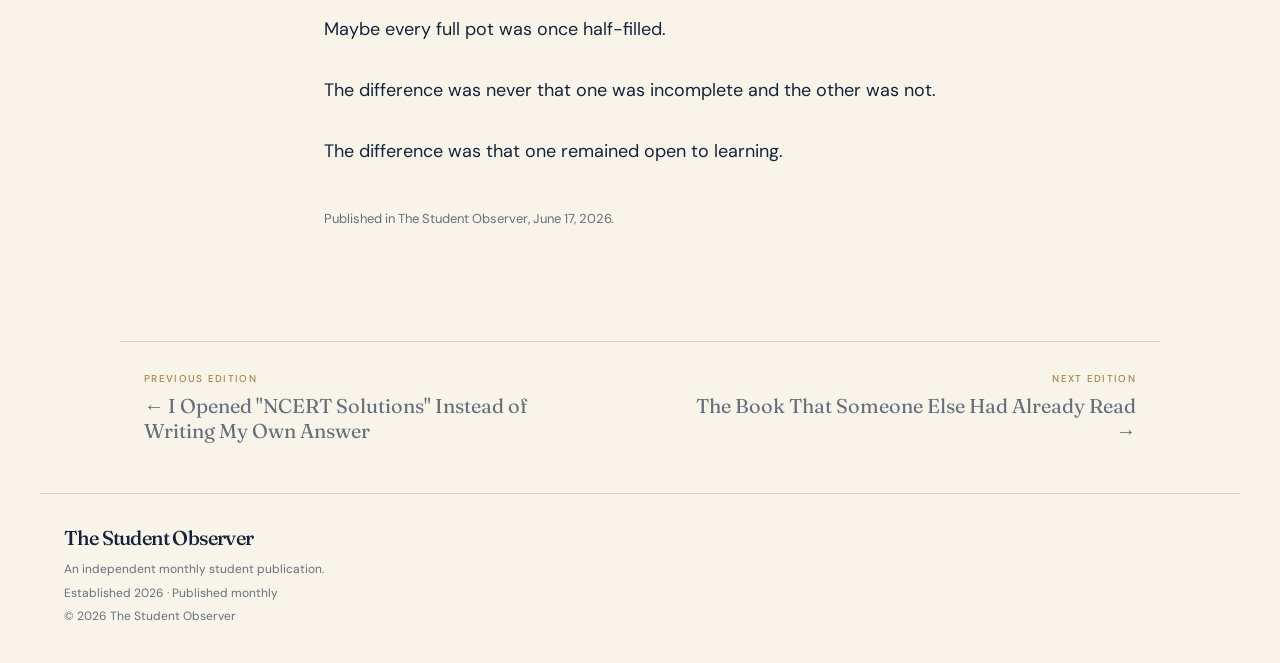
==== commit 7528464b: "Update adhjal-gagri-chhalkat-jaaye.html" ====
--- a/adhjal-gagri-chhalkat-jaaye.html
+++ b/adhjal-gagri-chhalkat-jaaye.html
@@ -16,24 +16,24 @@
     <header class="site-header"><a class="wordmark" href="../index.html" aria-label="The Student Observer home">
         <span>The Student</span>
         <strong>Observer</strong>
-    </a>
+    </a><button class="menu-toggle" aria-expanded="false" aria-controls="site-nav">Menu</button>
     
-    <nav aria-label="Primary navigation">
+    <nav id="site-nav" aria-label="Primary navigation">
         <a href="../index.html#latest">Latest edition</a>
-        <a href="index.html#editions">Archive</a>
+        <a href="../index.html#editions">Archive</a>
         <a href="../index.html#about">About</a>
     </nav>
 </header>
 
 <main>
     <header class="article-header">
-        <p class="edition-meta">June 2026 
+        <p class="edition-meta">June 17, 2026 
             <span aria-hidden="true">·</span> Approximately 9 minute read</p>
             <h1>Adhjal Gagri Chhalkat Jaaye</h1>
     </header>
     <article id="essay" class="article"><p>For years, I understood this proverb as a warning against speaking without enough knowledge—a reminder that incomplete understanding can lead to incomplete conclusions.</p><p>Sometimes, incomplete knowledge is not a sign of ignorance but the first stage of understanding. After all, everyone begins there. The real question is whether our understanding continues to grow, or whether we remain limited by what we already believe.</p><p>This question becomes especially important when we talk about young students and their place in conversations about politics, society, and public affairs. Students are often told that these topics are beyond their understanding—that they should stay away until they are older.</p><p>But is that really possible?</p><p>One day, we will become adults and cast our first votes. But until then, should students be completely separated from these conversations?</p><p>I do not think so. Students are not outside society; we are already living in a world that constantly influences us.</p><p>We hear opinions from adults, read newspapers, and scroll through reels long before we are old enough to vote. For many students, social media is the first place they encounter an issue. The problem is not exposure itself, but when a short piece of content becomes their entire understanding of a complex topic.</p><p>Many students begin forming opinions long before adulthood.</p><p>So the real question is not whether students think about these issues, but how independent thinking develops in the first place.</p><p>And perhaps the answer lies not in looking at what students know, but in observing the moment they begin to question.</p><p>I used to believe there were two types of students: the aware and the unaware. Now I think the difference is not awareness itself, but whether someone has begun connecting these issues to their own life.</p><p>Often, interest does not begin when we fully understand it. It begins when a person realises that a topic is connected to their own life. An election, a policy, or a social issue can feel distant until we recognise that these decisions shape the world we live in.</p><p>The first time I clearly understood this difference was during a class debate on women's reservation in Parliament.</p><p>The debate was not formal, and it was far from perfect. Yet, it was real.</p><p>Before that, I had never really seen my classroom as a place where students would openly discuss such topics. Since I had been following the issue through newspapers, I was able to participate.</p><p>After the debate, I realised that only a few students had actually spoken. The rest had remained silent.</p><p>But a conversation with my friend afterwards made me question my understanding of those silent students.</p><p>The first thing she told me was a point that could have strengthened our side. She had been listening carefully throughout the discussion, noticing arguments that even I had missed.</p><p>As we discussed the topic further, I realised that if she had spoken during the debate, our team might have presented an even stronger argument.</p><p>So I asked her why she had not participated.</p><p>She told me that she did not know enough to speak. She had been observing the people who were debating, but she felt she lacked the background knowledge—especially the history behind reservation in Parliament—to express an opinion publicly.</p><p>She was neither uninterested nor unaware. She had been thinking about the topic, analysing the arguments, and following the discussion just as closely as I had.</p><p>The difference was that I was willing to speak with incomplete knowledge, while she was waiting until she knew enough.</p><p>Until that moment, I had assumed that silence meant a lack of interest.</p><p>But I realised that sometimes silence is not the absence of thought.</p><p>Sometimes, it is thought that has not yet found its voice.</p><p>However, another interaction during the same debate showed me a different side of the issue.</p><p>A classmate who had not participated later told me that I should first "learn politics" before speaking about such topics.</p><p>What exactly does it mean to "learn politics" before being allowed to speak? Is there a fixed point where someone suddenly knows enough to have an opinion?</p><p>When I asked what "learning politics" actually meant, I didn't get an answer.</p><p>What stayed with me was that the fear of being judged does not only stop people from speaking; it can also make them question whether others should speak. Yet a discussion cannot begin only after everyone becomes an expert. Learning and expressing thoughts often happen together.</p><p>Later, a different conversation with another friend showed me something else.</p><p>"I really wanted to participate," she told me. "But at that time I could not think of anything to say."</p><p>The problem was not a lack of interest, but knowing where to begin. Opinions are rarely formed instantly.</p><p>The students who spoke were not encountering the topic for the first time during the debate. They had already spent time reading, observing, and processing those ideas.</p><p>Understanding develops slowly. It often begins with noticing something, questioning it, and returning to it over time.</p><p>Maybe the difference between students who speak and students who remain silent is not always knowledge.</p><p>Sometimes, it is the confidence to believe that their unfinished thoughts are still worth exploring.</p><p>This question had stayed with me long before the debate.</p><p>I remembered overhearing some of my classmates discussing politics and elections in Grade 8. Until then, I had unconsciously believed that such conversations belonged mostly to adults.</p><p>Looking back, I realised that nobody begins with completely independent thoughts. Our first ideas usually come from somewhere—our family, teachers, friends, newspapers, or even social media. The important question is what happens afterwards: do we simply repeat what we hear, or do we question it and gradually make it our own?</p><p>As a child, I was not trying to understand politics deeply. I was simply observing different perspectives around me.</p><p>With time, as my own understanding developed, my observations became more nuanced.</p><p>I began to realise something important: having an opinion does not mean having the complete truth.</p><p>An opinion can be incomplete. It can change. It can improve when we listen, question, and learn more.</p><p>When I heard my classmates discussing politics in Grade 8, what surprised me was not whether they were right or wrong.</p><p>It was that they were discussing something I had always thought I was too young to discuss.</p><p>I remember wondering:</p><p><em>Am I supposed to know about these things?</em></p><p><em>Am I allowed to have thoughts about topics that seem so much bigger than me?</em></p><hr /><p>Over the years, my understanding has changed. Many of my opinions have changed too.</p><p>And even now, I am still learning.</p><p>But this does not mean that every opinion is equally valuable simply because someone has one. Awareness alone does not guarantee empathy or wisdom. An opinion that is never questioned can become just another borrowed belief. Independent thinking is not only the ability to form opinions, but also the willingness to examine them, recognise when they may harm others, and change them when necessary.</p><p>Perhaps this is where I now understand the proverb differently.</p><p>A half-filled pot may not contain everything, but being half-filled is not a failure. It is a stage of becoming full.</p><p>The problem is not that students have incomplete knowledge. The problem begins when people refuse to learn, question, or listen despite having incomplete knowledge.</p><p>A voice that is still learning should not be silenced, but a voice that refuses empathy and reflection should not be celebrated either.</p><p>Maybe every full pot was once half-filled.</p><p>The difference was never that one was incomplete and the other was not.</p><p>The difference was that one remained open to learning.</p><p></p>
         
-    <footer>Published in The Student Observer, June 2026.</footer>
+    <footer>Published in The Student Observer, June 17, 2026.</footer>
 </article>
 </main> 
 
@@ -59,5 +59,5 @@
         Published monthly</p>
         <p>© 2026 The Student Observer</p>
     </footer>
-</body>
+<script src="../script.js"></script></body>
 </html>
--- a/article.css
+++ b/article.css
@@ -1,4 +1,23 @@
-@import url('styles.css');
+@import url('../styles.css');
 .article-header { max-width:780px; margin:0 auto; padding:11vh 24px 9vh; text-align:center; }.article-header .edition-meta { margin-bottom:18px; }.article-header h1 { font-size:clamp(40px,6vw,70px); margin:0 0 16px; }.article-byline { margin:0; color:var(--muted); font-size:14px; }.article-dek { max-width:580px; margin:0 auto; font:400 clamp(19px,2.4vw,24px)/1.5 var(--serif); color:#3d4a58; }
 .article { max-width:680px; padding:0 24px 110px; margin:auto; font-size:18px; line-height:1.85; }.article p { margin-bottom:1.55em; }.article h2 { font-size:34px; margin:2.25em 0 .65em; }.article blockquote { margin:2.5em -5vw; padding:0 5vw; border-left:2px solid var(--gold); font:400 clamp(25px,3vw,34px)/1.35 var(--serif); letter-spacing:-.035em; }.article footer { display:block; border:0; margin:3em 0 0; padding:0; color:var(--muted); font-size:13px; }.edition-navigation { border-top:1px solid var(--line); max-width:1040px; margin:auto; padding:30px 24px 50px; display:flex; justify-content:space-between; gap:28px; }.edition-navigation a { max-width:45%; font:400 20px/1.25 var(--serif); }.edition-navigation a:last-child { text-align:right; }.edition-navigation span { display:block; color:var(--gold); font:500 10px var(--sans); text-transform:uppercase; letter-spacing:.13em; margin-bottom:8px; }.edition-navigation a:hover { color:var(--gold); }
 @media (max-width:620px) { .article-header { padding-top:9vh; padding-bottom:7vh; }.article { font-size:17px; padding-bottom:75px; }.article blockquote { margin:2.2em 0; padding-left:22px; }.edition-navigation { padding-bottom:36px; }.edition-navigation a { font-size:16px; } }
+
+.article-figure {
+  margin: 3rem auto;
+  max-width: 820px;
+}
+
+.article-figure img {
+  display: block;
+  width: 100%;
+  height: auto;
+}
+
+.article-figure figcaption {
+  margin-top: 0.85rem;
+  font-family: "DM Sans", sans-serif;
+  font-size: 0.82rem;
+  line-height: 1.55;
+  color: #6b6b6b;
+}
